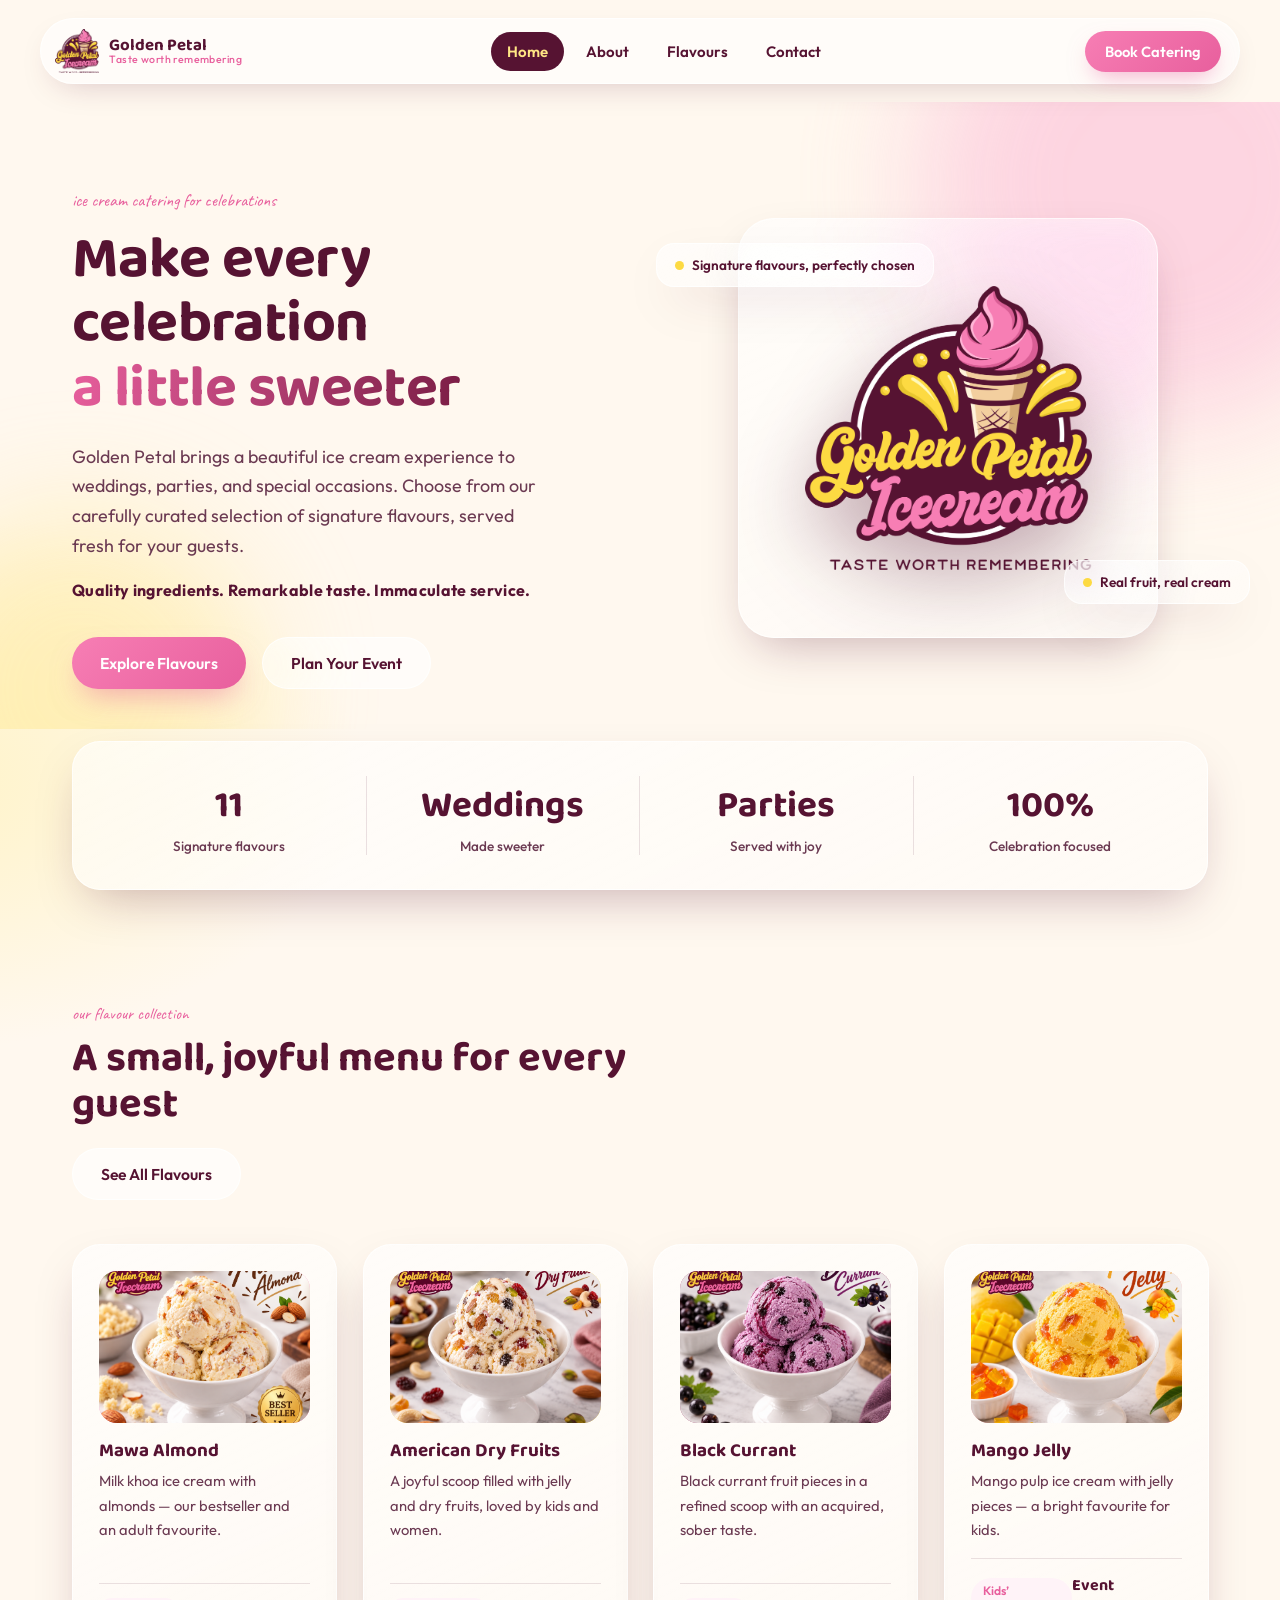
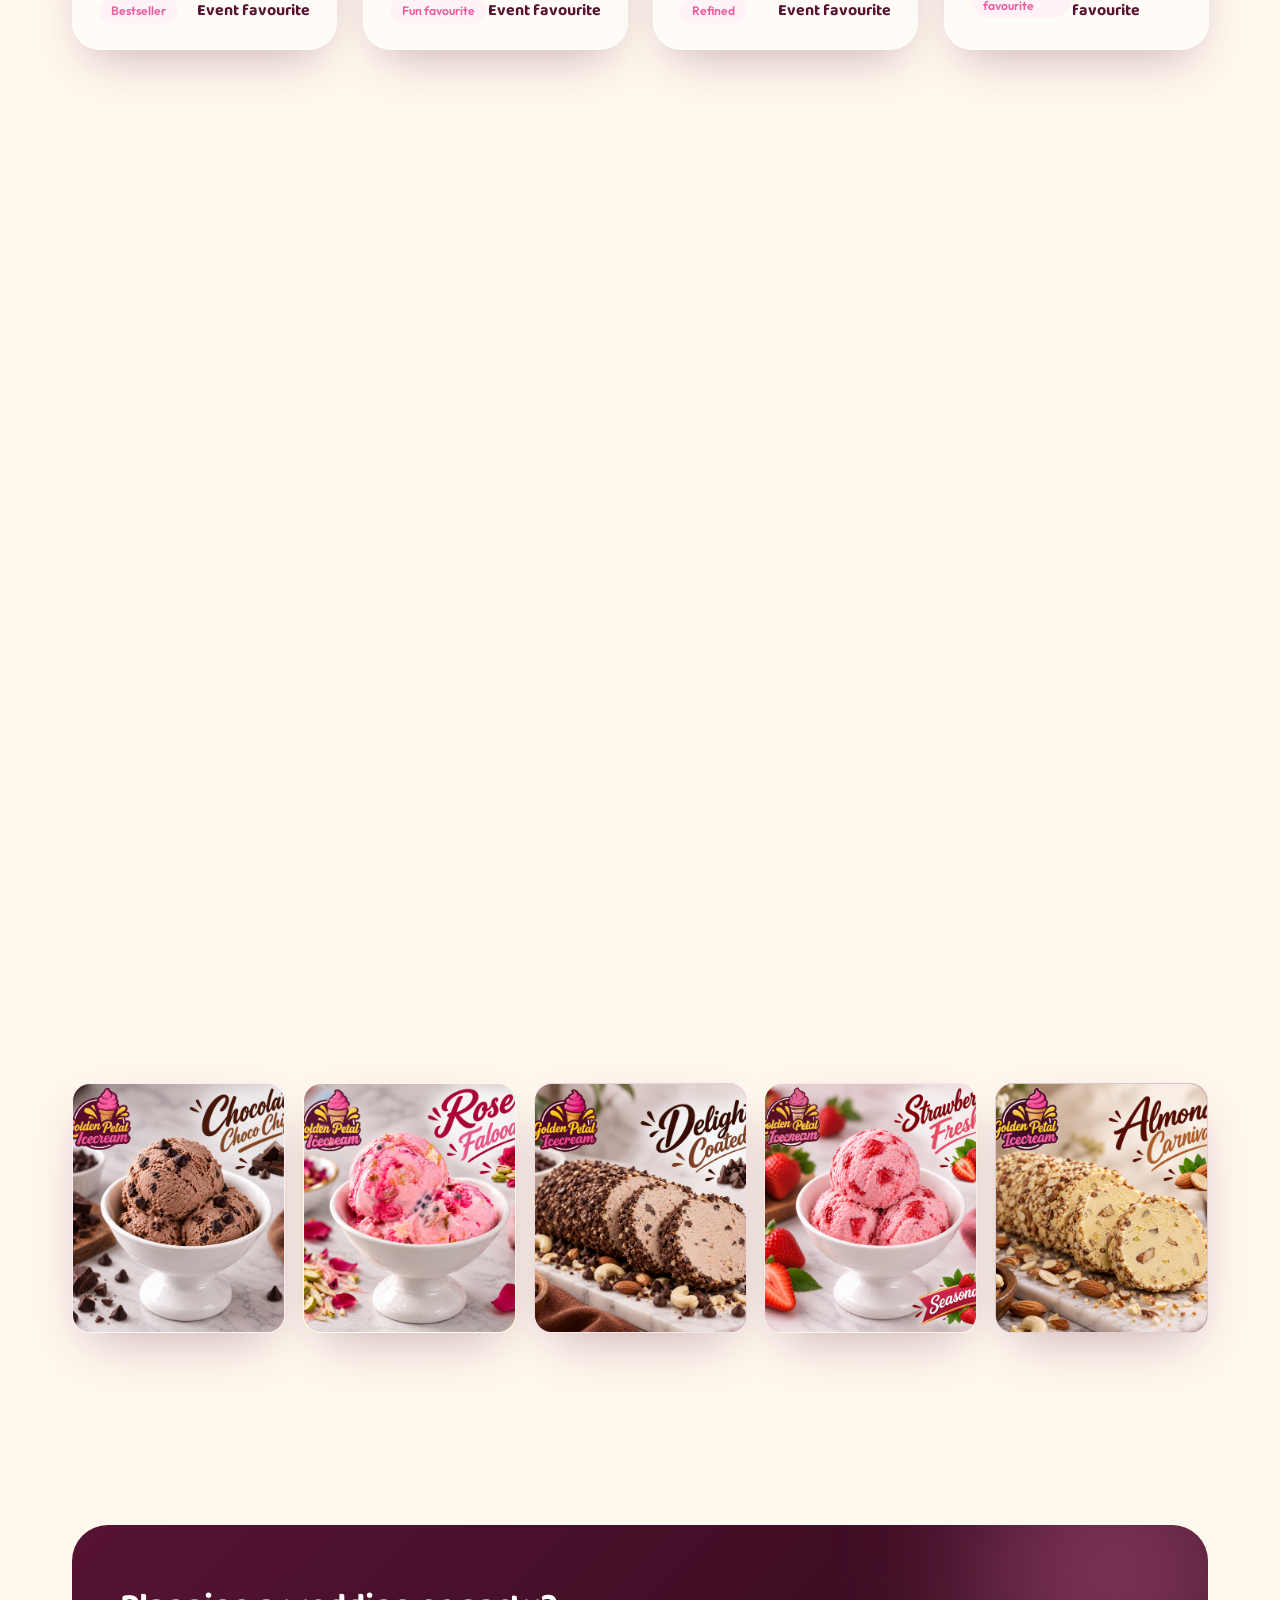
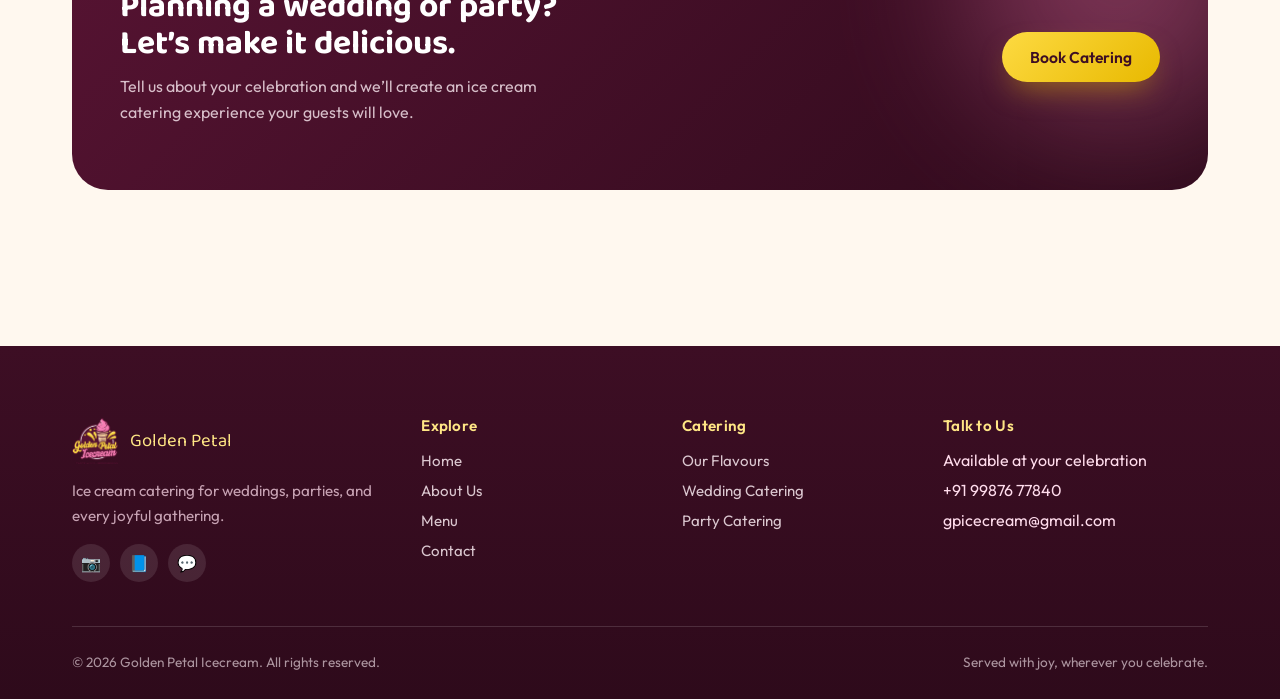
==== index.html @ ef47a554 "initial commit" ====
<!doctype html>
<html lang="en">
  <head>
    <meta charset="UTF-8" />
    <meta name="viewport" content="width=device-width, initial-scale=1.0" />
    <title>Golden Petal Icecream — Taste Worth Remembering</title>
    <meta
      name="description"
      content="Ice cream catering for weddings, parties, and joyful celebrations — made with real fruit and fresh cream."
    />
    <link rel="icon" href="assets/logo.png" />
    <link rel="stylesheet" href="css/style.css" />
    <link rel="stylesheet" href="css/home.css" />
  </head>
  <body class="page-fade">
    <header class="site-header">
      <nav class="nav-glass">
        <a href="index.html" class="nav-brand">
          <img src="assets/logo.png" alt="Golden Petal Icecream logo" />
          <span class="brand-name"
            >Golden Petal<span>Taste worth remembering</span></span
          >
        </a>
        <ul class="nav-links">
          <li><a href="index.html">Home</a></li>
          <li><a href="about.html">About</a></li>
          <li><a href="menu.html">Flavours</a></li>
          <li><a href="contact.html">Contact</a></li>
        </ul>
        <a href="contact.html" class="nav-cta">Book Catering</a>
        <button
          class="nav-toggle"
          aria-label="Toggle menu"
          aria-expanded="false"
        >
          <span></span><span></span><span></span>
        </button>
      </nav>
    </header>

    <main>
      <!-- HERO -->
      <section class="hero">
        <span class="blob blob-1"></span>
        <span class="blob blob-2"></span>
        <div class="wrap hero-grid">
          <div class="hero-copy">
            <p class="eyebrow-tag">ice cream catering for celebrations</p>
            <h1>Make every celebration<br /><em>a little sweeter</em></h1>
            <p>
              Golden Petal brings a beautiful ice cream experience to weddings,
              parties, and special occasions. Choose from our carefully curated
              selection of signature flavours, served fresh for your guests.
            </p>
            <p class="hero-promise">
              Quality ingredients. Remarkable taste. Immaculate service.
            </p>
            <div class="hero-actions">
              <a href="menu.html" class="btn btn-primary">Explore Flavours</a>
              <a href="contact.html" class="btn btn-ghost">Plan Your Event</a>
            </div>
          </div>
          <div class="hero-visual">
            <div class="glass-card hero-glass-frame">
              <img
                class="hero-logo"
                src="assets/logo.png"
                alt="Golden Petal Icecream — swirl cone illustration"
              />
            </div>
            <div class="glass-card hero-chip c1">
              <span class="dot"></span>Signature flavours, perfectly chosen
            </div>
            <div class="glass-card hero-chip c2">
              <span class="dot"></span>Real fruit, real cream
            </div>
          </div>
        </div>
      </section>

      <!-- STATS -->
      <section class="stats-strip">
        <div class="wrap">
          <div class="glass-card stats-bar reveal">
            <div class="stat">
              <strong>11</strong>
              <span>Signature flavours</span>
            </div>
            <div class="stat">
              <strong>Weddings</strong>
              <span>Made sweeter</span>
            </div>
            <div class="stat">
              <strong>Parties</strong>
              <span>Served with joy</span>
            </div>
            <div class="stat">
              <strong>100%</strong>
              <span>Celebration focused</span>
            </div>
          </div>
        </div>
      </section>

      <!-- FEATURED FLAVORS -->
      <section class="flavors">
        <div class="wrap">
          <div class="flavor-row section-head reveal" style="margin-bottom: 0">
            <div>
              <p class="eyebrow-tag">our flavour collection</p>
              <h2>A small, joyful menu for every guest</h2>
            </div>
            <a href="menu.html" class="btn btn-ghost">See All Flavours</a>
          </div>

          <div class="flavor-grid">
            <div class="glass-card flavor-card reveal" data-tilt>
              <div
                class="flavor-swatch"
                style="background: linear-gradient(150deg, #fbaad0, #f77eb4)"
              >
                <img src="/assets/scoops/mawaAlmond.png" alt="" />
              </div>
              <h3>Mawa Almond</h3>
              <p>
                Milk khoa ice cream with almonds — our bestseller and an adult
                favourite.
              </p>
              <div class="flavor-meta">
                <span class="flavor-tag">Bestseller</span>
                <span class="flavor-price">Event favourite</span>
              </div>
            </div>

            <div class="glass-card flavor-card reveal" data-tilt>
              <div
                class="flavor-swatch"
                style="background: linear-gradient(150deg, #ffe685, #fdda42)"
              >
                <img src="/assets/scoops/americanDryFruits.png" alt="" />
              </div>
              <h3>American Dry Fruits</h3>
              <p>
                A joyful scoop filled with jelly and dry fruits, loved by kids
                and women.
              </p>
              <div class="flavor-meta">
                <span class="flavor-tag">Fun favourite</span>
                <span class="flavor-price">Event favourite</span>
              </div>
            </div>

            <div class="glass-card flavor-card reveal" data-tilt>
              <div
                class="flavor-swatch"
                style="background: linear-gradient(150deg, #a63464, #7a1d45)"
              >
                <img src="/assets/scoops/blackCurrant.png" alt="" />
              </div>
              <h3>Black Currant</h3>
              <p>
                Black currant fruit pieces in a refined scoop with an acquired,
                sober taste.
              </p>
              <div class="flavor-meta">
                <span class="flavor-tag">Refined</span>
                <span class="flavor-price">Event favourite</span>
              </div>
            </div>

            <div class="glass-card flavor-card reveal" data-tilt>
              <div
                class="flavor-swatch"
                style="background: linear-gradient(150deg, #ffdca8, #f77eb4)"
              >
                <img src="/assets/scoops/mangoJelly.png" alt="" />
              </div>
              <h3>Mango Jelly</h3>
              <p>
                Mango pulp ice cream with jelly pieces — a bright favourite for
                kids.
              </p>
              <div class="flavor-meta">
                <span class="flavor-tag">Kids’ favourite</span>
                <span class="flavor-price">Event favourite</span>
              </div>
            </div>
          </div>
        </div>
      </section>

      <!-- ABOUT TEASER -->
      <section class="about-teaser-section">
        <div class="wrap about-teaser">
          <div class="glass-card teaser-visual reveal" data-tilt>
            <div class="stack">
              <span>
                <img src="/assets/bg.png" alt="" />
              </span>
            </div>
            <div class="glass-card teaser-badge">
              <strong>100%</strong>
              <span>real ingredients</span>
            </div>
          </div>
          <div class="about-copy reveal">
            <p class="eyebrow-tag">our story</p>
            <h2>More than ice cream — a sweet moment your guests remember</h2>
            <p>
              We create an easy, delightful dessert experience for your biggest
              moments. From an intimate birthday to a grand wedding, our team
              serves thoughtfully made ice cream so you can enjoy the
              celebration.
            </p>
            <ul class="about-points">
              <li>
                <span class="ico">✓</span> A curated selection of signature
                flavours loved by every age
              </li>
              <li>
                <span class="ico">✓</span> Friendly service for weddings,
                parties, and corporate celebrations
              </li>
              <li>
                <span class="ico">✓</span> Real ingredients and a setup tailored
                to your event
              </li>
            </ul>
            <a href="contact.html" class="btn btn-primary"
              >Enquire About Catering</a
            >
          </div>
        </div>
      </section>

      <!-- GALLERY -->
      <section class="gallery">
        <div class="wrap">
          <div class="section-head reveal">
            <p class="eyebrow-tag">made for moments</p>
            <h2>Sweet celebrations, beautifully served</h2>
          </div>
          <div class="gallery-track">
            <div
              class="glass-card gallery-item reveal"
              style="background: linear-gradient(150deg, #ffdcec, #fbaad0)"
            >
              <img src="/assets/scoops/chocoChips.png" alt="" />
            </div>
            <div
              class="glass-card gallery-item reveal"
              style="background: linear-gradient(150deg, #fff3c4, #ffe685)"
            >
              <img src="/assets/scoops/roseFalooda.png" alt="" />
            </div>
            <div
              class="glass-card gallery-item reveal"
              style="background: linear-gradient(150deg, #fbaad0, #a63464)"
            >
              <img src="/assets/roll slices/delightCoated.png" alt="" />
            </div>
            <div
              class="glass-card gallery-item reveal"
              style="background: linear-gradient(150deg, #ffe685, #f77eb4)"
            >
              <img src="/assets/scoops/strawberryFresh.png" alt="" />
            </div>
            <div
              class="glass-card gallery-item reveal"
              style="background: linear-gradient(150deg, #a63464, #561332)"
            >
              <img src="/assets/roll slices/almondCarnival.png" alt="" />
            </div>
          </div>
        </div>
      </section>

      <!-- CTA BANNER -->
      <section class="cta-section">
        <div class="wrap">
          <div class="cta-banner reveal">
            <div>
              <h2>Planning a wedding or party? Let’s make it delicious.</h2>
              <p>
                Tell us about your celebration and we’ll create an ice cream
                catering experience your guests will love.
              </p>
            </div>
            <a href="contact.html" class="btn btn-gold">Book Catering</a>
          </div>
        </div>
      </section>
    </main>

    <footer class="site-footer">
      <div class="wrap">
        <div class="footer-grid">
          <div>
            <div class="footer-brand">
              <img src="assets/logo.png" alt="Golden Petal Icecream logo" />
              <span>Golden Petal</span>
            </div>
            <p>
              Ice cream catering for weddings, parties, and every joyful
              gathering.
            </p>
            <div class="footer-social">
              <a href="#" aria-label="Instagram">📷</a>
              <a href="#" aria-label="Facebook">📘</a>
              <a href="#" aria-label="WhatsApp">💬</a>
            </div>
          </div>
          <div>
            <h4>Explore</h4>
            <ul class="footer-links">
              <li><a href="index.html">Home</a></li>
              <li><a href="about.html">About Us</a></li>
              <li><a href="menu.html">Menu</a></li>
              <li><a href="contact.html">Contact</a></li>
            </ul>
          </div>
          <div>
            <h4>Catering</h4>
            <ul class="footer-links">
              <li><a href="menu.html">Our Flavours</a></li>
              <li><a href="contact.html">Wedding Catering</a></li>
              <li><a href="contact.html">Party Catering</a></li>
            </ul>
          </div>
          <div>
            <h4>Talk to Us</h4>
            <ul class="footer-links">
              <li>Available at your celebration</li>
              <li>+91 99876 77840</li>
              <li>gpicecream@gmail.com</li>
            </ul>
          </div>
        </div>
        <div class="footer-bottom">
          <span>© 2026 Golden Petal Icecream. All rights reserved.</span>
          <span>Served with joy, wherever you celebrate.</span>
        </div>
      </div>
    </footer>

    <button class="to-top glass-card" aria-label="Back to top">↑</button>

    <script src="js/main.js"></script>
  </body>
</html>
---- css/style.css ----
/* =========================================================
   GOLDEN PETAL ICECREAM — global styles
   Tokens, reset, nav, footer, buttons, glass primitives
   ========================================================= */

@import url('https://fonts.googleapis.com/css2?family=Baloo+2:wght@500;600;700;800&family=Outfit:wght@300;400;500;600;700&family=Caveat:wght@600;700&display=swap');

:root{
  /* --- brand palette, lifted from the logo --- */
  --maroon-950:#2E0A1B;
  --maroon-900:#3D0E24;
  --maroon-800:#561332;   /* primary brand dark */
  --maroon-600:#7A1D45;
  --maroon-400:#A63464;

  --pink-600:#E85F9D;
  --pink-500:#F77EB4;     /* primary brand pink */
  --pink-300:#FBAAD0;
  --pink-100:#FFDCEC;
  --pink-50:#FFF3F8;

  --gold-600:#E8B900;
  --gold-500:#FDDA42;     /* primary brand gold */
  --gold-300:#FFE685;
  --gold-100:#FFF3C4;

  --cream:#FFF8EF;
  --cream-2:#FEF0DD;
  --white:#FFFFFF;
  --ink:#3A0E22;          /* warm near-black for text */
  --ink-soft:#6B3A52;

  /* glass */
  --glass-fill: rgba(255,255,255,0.42);
  --glass-fill-strong: rgba(255,255,255,0.62);
  --glass-border: rgba(255,255,255,0.75);
  --glass-shadow: 0 20px 50px -18px rgba(86,19,50,0.35);

  /* type */
  --font-display:'Baloo 2', system-ui, sans-serif;
  --font-body:'Outfit', system-ui, sans-serif;
  --font-script:'Caveat', cursive;

  /* layout */
  --maxw: 1200px;
  --radius-lg: 28px;
  --radius-md: 18px;
  --radius-sm: 12px;
}

*,*::before,*::after{ box-sizing:border-box; }
html{ scroll-behavior:smooth; }

body{
  margin:0;
  font-family:var(--font-body);
  color:var(--ink);
  background:
    radial-gradient(1100px 600px at 90% -10%, var(--pink-50) 0%, transparent 60%),
    radial-gradient(900px 500px at -10% 20%, var(--gold-100) 0%, transparent 55%),
    var(--cream);
  min-height:100vh;
  overflow-x:hidden;
  -webkit-font-smoothing:antialiased;
}

img{ max-width:100%; display:block; }
a{ color:inherit; text-decoration:none; }
ul{ list-style:none; margin:0; padding:0; }
h1,h2,h3,h4{ font-family:var(--font-display); margin:0; color:var(--maroon-800); font-weight:700; line-height:1.1; }
p{ margin:0; line-height:1.65; color:var(--ink-soft); }
button{ font-family:inherit; cursor:pointer; }

.wrap{ max-width:var(--maxw); margin:0 auto; padding:0 32px; }
.script{ font-family:var(--font-script); }

/* reduced motion */
@media (prefers-reduced-motion: reduce){
  *{ animation-duration:0.001ms !important; animation-iteration-count:1 !important; transition-duration:0.001ms !important; scroll-behavior:auto !important; }
}

/* focus visibility */
a:focus-visible, button:focus-visible, input:focus-visible, textarea:focus-visible{
  outline:3px solid var(--maroon-600);
  outline-offset:3px;
  border-radius:6px;
}

/* =========================================================
   NAV
   ========================================================= */
.site-header{
  position:sticky; top:0; z-index:100;
  padding:18px 0;
}
.nav-glass{
  max-width:var(--maxw);
  margin:0 auto;
  display:flex; align-items:center; justify-content:space-between;
  gap:24px;
  padding:10px 18px 10px 14px;
  background:var(--glass-fill-strong);
  backdrop-filter:blur(18px) saturate(160%);
  -webkit-backdrop-filter:blur(18px) saturate(160%);
  border:1px solid var(--glass-border);
  border-radius:100px;
  box-shadow:0 12px 34px -16px rgba(86,19,50,0.28);
  transition:box-shadow .3s ease, background .3s ease;
}
.nav-brand{ display:flex; align-items:center; gap:10px; }
.nav-brand img{ height:44px; width:auto; }
.nav-brand .brand-name{
  font-family:var(--font-display);
  font-weight:700;
  font-size:1.05rem;
  color:var(--maroon-800);
  line-height:1.05;
}
.nav-brand .brand-name span{
  display:block;
  font-family:var(--font-body);
  font-weight:500;
  font-size:.66rem;
  letter-spacing:.04em;
  color:var(--pink-600);
}

.nav-links{ display:flex; align-items:center; gap:6px; }
.nav-links a{
  position:relative;
  padding:10px 16px;
  border-radius:100px;
  font-weight:600;
  font-size:.94rem;
  color:var(--maroon-800);
  transition:background .25s ease, color .25s ease;
}
.nav-links a:hover{ background:rgba(255,255,255,0.6); }
.nav-links a.active{ background:var(--maroon-800); color:var(--gold-300); }

.nav-cta{
  display:inline-flex; align-items:center; gap:8px;
  padding:11px 20px;
  border-radius:100px;
  background:linear-gradient(135deg, var(--pink-500), var(--pink-600));
  color:var(--white);
  font-weight:600; font-size:.92rem;
  border:none;
  box-shadow:0 10px 24px -8px rgba(232,95,157,0.55);
  transition:transform .25s ease, box-shadow .25s ease;
  white-space:nowrap;
}
.nav-cta:hover{ transform:translateY(-2px); box-shadow:0 14px 28px -8px rgba(232,95,157,0.65); }

.nav-toggle{
  display:none;
  width:42px; height:42px;
  border-radius:50%;
  border:1px solid var(--glass-border);
  background:var(--glass-fill);
  align-items:center; justify-content:center;
  flex-direction:column; gap:4px;
}
.nav-toggle span{ width:18px; height:2px; background:var(--maroon-800); border-radius:2px; transition:.25s; }

@media (max-width:880px){
  .nav-links{
    position:absolute; top:calc(100% + 10px); left:16px; right:16px;
    flex-direction:column; align-items:stretch;
    background:var(--glass-fill-strong);
    backdrop-filter:blur(18px);
    border:1px solid var(--glass-border);
    border-radius:22px;
    padding:10px;
    box-shadow:var(--glass-shadow);
    display:none;
  }
  .nav-links.open{ display:flex; }
  .nav-links a{ text-align:center; padding:12px; }
  .nav-toggle{ display:flex; }
  .nav-cta{ display:none; }
}

/* =========================================================
   GLASS CARD PRIMITIVE (3D tilt)
   ========================================================= */
.glass-card{
  position:relative;
  background:linear-gradient(155deg, var(--glass-fill-strong), var(--glass-fill));
  backdrop-filter:blur(16px) saturate(160%);
  -webkit-backdrop-filter:blur(16px) saturate(160%);
  border:1px solid var(--glass-border);
  border-radius:var(--radius-lg);
  box-shadow:var(--glass-shadow);
  transform-style:preserve-3d;
  will-change:transform;
  transition:transform .12s ease-out, box-shadow .35s ease;
  overflow:hidden;
}
.glass-card::before{
  /* moving glare */
  content:"";
  position:absolute; inset:0;
  background:radial-gradient(320px circle at var(--mx,50%) var(--my,20%), rgba(255,255,255,0.55), transparent 60%);
  opacity:0; transition:opacity .3s ease;
  pointer-events:none;
}
.glass-card:hover::before{ opacity:1; }
.glass-card:hover{ box-shadow:0 30px 60px -20px rgba(86,19,50,0.42); }
.glass-card > *{ position:relative; z-index:1; }

/* =========================================================
   BUTTONS
   ========================================================= */
.btn{
  display:inline-flex; align-items:center; justify-content:center; gap:10px;
  padding:15px 28px;
  border-radius:100px;
  font-weight:600; font-size:.98rem;
  border:none;
  transition:transform .25s ease, box-shadow .25s ease, background .25s ease;
}
.btn-primary{
  background:linear-gradient(135deg, var(--pink-500), var(--pink-600));
  color:var(--white);
  box-shadow:0 14px 30px -10px rgba(232,95,157,0.55);
}
.btn-primary:hover{ transform:translateY(-3px); box-shadow:0 18px 36px -10px rgba(232,95,157,0.65); }
.btn-ghost{
  background:var(--glass-fill-strong);
  backdrop-filter:blur(10px);
  color:var(--maroon-800);
  border:1px solid var(--glass-border);
}
.btn-ghost:hover{ background:var(--white); transform:translateY(-3px); }
.btn-gold{
  background:linear-gradient(135deg, var(--gold-500), var(--gold-600));
  color:var(--maroon-900);
  box-shadow:0 14px 30px -10px rgba(232,185,0,0.5);
}
.btn-gold:hover{ transform:translateY(-3px); }

/* =========================================================
   SECTION HELPERS
   ========================================================= */
section{ padding:96px 0; position:relative; }
.eyebrow-tag{
  display:inline-flex; align-items:center; gap:8px;
  font-family:var(--font-script);
  font-size:1.4rem;
  color:var(--pink-600);
}
.section-head{ max-width:640px; margin-bottom:52px; }
.section-head h2{ font-size:clamp(1.8rem, 3.4vw, 2.6rem); margin-top:8px; }
.section-head p{ margin-top:14px; font-size:1.05rem; }

.reveal{ opacity:0; transform:translateY(28px); transition:opacity .7s ease, transform .7s ease; }
.reveal.in{ opacity:1; transform:translateY(0); }

/* blobs / decorative shapes */
.blob{ position:absolute; border-radius:50%; filter:blur(60px); z-index:0; pointer-events:none; }

/* =========================================================
   FOOTER
   ========================================================= */
.site-footer{
  margin-top:60px;
  background:linear-gradient(180deg, var(--maroon-900), var(--maroon-950));
  color:var(--pink-100);
  padding:72px 0 28px;
  position:relative;
  overflow:hidden;
}
.footer-grid{
  display:grid;
  grid-template-columns:1.4fr 1fr 1fr 1.2fr;
  gap:40px;
  padding-bottom:44px;
  border-bottom:1px solid rgba(255,255,255,0.14);
}
.footer-brand{ display:flex; align-items:center; gap:12px; margin-bottom:14px; }
.footer-brand img{ height:46px; }
.footer-brand span{ font-family:var(--font-display); font-size:1.15rem; color:var(--gold-300); }
.site-footer p{ color:rgba(255,220,236,0.72); font-size:.95rem; }
.site-footer h4{ color:var(--gold-300); font-size:.95rem; letter-spacing:.02em; margin-bottom:16px; font-family:var(--font-body); font-weight:600;}
.footer-links li{ margin-bottom:10px; }
.footer-links a{ color:rgba(255,240,246,0.82); font-size:.94rem; transition:color .2s; }
.footer-links a:hover{ color:var(--gold-300); }
.footer-social{ display:flex; gap:10px; margin-top:16px; }
.footer-social a{
  width:38px; height:38px; border-radius:50%;
  display:flex; align-items:center; justify-content:center;
  background:rgba(255,255,255,0.1);
  transition:background .2s, transform .2s;
}
.footer-social a:hover{ background:var(--pink-500); transform:translateY(-3px); }
.footer-bottom{
  display:flex; justify-content:space-between; align-items:center;
  padding-top:26px; font-size:.85rem; color:rgba(255,240,246,0.6);
  flex-wrap:wrap; gap:10px;
}

@media (max-width:900px){
  .footer-grid{ grid-template-columns:1fr 1fr; }
}
@media (max-width:560px){
  .footer-grid{ grid-template-columns:1fr; }
  section{ padding:64px 0; }
  .wrap{ padding:0 20px; }
}

/* scroll to top */
.to-top{
  position:fixed; right:24px; bottom:24px; z-index:90;
  width:48px; height:48px; border-radius:50%;
  background:var(--glass-fill-strong);
  backdrop-filter:blur(14px);
  border:1px solid var(--glass-border);
  box-shadow:var(--glass-shadow);
  display:flex; align-items:center; justify-content:center;
  color:var(--maroon-800);
  opacity:0; pointer-events:none; transform:translateY(10px);
  transition:opacity .3s ease, transform .3s ease;
}
.to-top.show{ opacity:1; pointer-events:auto; transform:translateY(0); }

/* page load fade */
.page-fade{ animation:pageFade .6s ease both; }
@keyframes pageFade{ from{ opacity:0; transform:translateY(10px); } to{ opacity:1; transform:translateY(0); } }
---- css/home.css ----
/* =========================================================
   HOME PAGE
   ========================================================= */

/* ---------- HERO ---------- */
.hero{
  padding:64px 0 40px;
  position:relative;
  overflow:hidden;
}
.hero .blob-1{ width:480px; height:480px; background:var(--pink-300); opacity:.45; top:-160px; right:-120px; }
.hero .blob-2{ width:360px; height:360px; background:var(--gold-300); opacity:.4; bottom:-140px; left:-100px; }

.hero-grid{
  position:relative; z-index:2;
  display:grid;
  grid-template-columns:1.05fr 0.95fr;
  align-items:center;
  gap:40px;
}
.hero-copy .eyebrow-tag{ margin-bottom:6px; }
.hero-copy h1{
  font-size:clamp(2.3rem, 4.6vw, 3.7rem);
  margin-top:6px;
  letter-spacing:-.01em;
}
.hero-copy h1 em{
  font-style:normal;
  background:linear-gradient(100deg, var(--pink-600), var(--maroon-600));
  -webkit-background-clip:text; background-clip:text; color:transparent;
}
.hero-copy p{ margin-top:20px; font-size:1.12rem; max-width:480px; }
.hero-copy .hero-promise{ margin-top:17px; color:var(--maroon-800); font-weight:700; font-size:1rem; letter-spacing:.02em; }
.hero-actions{ display:flex; gap:16px; margin-top:34px; flex-wrap:wrap; }

.hero-visual{
  position:relative;
  display:flex; align-items:center; justify-content:center;
  perspective:1200px;
}
.hero-glass-frame{
  width:100%; max-width:420px;
  aspect-ratio:1/1;
  padding:34px;
  display:flex; align-items:center; justify-content:center;
  border-radius:36px;
  overflow:hidden;
  animation:heroGlow 4.5s ease-in-out infinite;
}
.hero-glass-frame::before{
  content:""; position:absolute; inset:12px; border-radius:28px;
  background:radial-gradient(circle at 50% 35%, rgba(255,255,255,.9), transparent 56%);
  pointer-events:none;
}
.hero-glass-frame img{ width:82%; position:relative; z-index:1; filter:drop-shadow(0 30px 40px rgba(86,19,50,0.35)); }
@keyframes heroGlow{ 0%,100%{ box-shadow:0 18px 44px rgba(86,19,50,.16); } 50%{ box-shadow:0 25px 65px rgba(247,126,180,.38), 0 0 0 10px rgba(255,255,255,.18); } }
@keyframes floatY{ 0%,100%{ transform:translateY(0) rotate(-1.5deg); } 50%{ transform:translateY(-16px) rotate(1.5deg); } }

.hero-chip{
  position:absolute;
  padding:12px 18px;
  border-radius:18px;
  font-size:.85rem; font-weight:600; color:var(--maroon-800);
  display:flex; align-items:center; gap:8px;
  animation:floatY 5s ease-in-out infinite;
}
.hero-chip.c1{ top:6%; left:-6%; animation-delay:.4s; }
.hero-chip.c2{ bottom:8%; right:-8%; animation-delay:1s; }
.hero-chip .dot{ width:9px; height:9px; border-radius:50%; background:var(--gold-500); }

@media (max-width:920px){
  .hero-grid{ grid-template-columns:1fr; text-align:center; }
  .hero-copy p{ margin-inline:auto; }
  .hero-actions{ justify-content:center; }
  .hero-chip{ display:none; }
}

/* ---------- STATS STRIP ---------- */
.stats-strip{
  padding:0;
  margin-top:12px;
}
.stats-bar{
  display:grid; grid-template-columns:repeat(4,1fr);
  padding:34px 20px;
  border-radius:var(--radius-lg);
}
.stat{ text-align:center; padding:0 12px; border-right:1px solid rgba(86,19,50,0.12); }
.stat:last-child{ border-right:none; }
.stat strong{
  display:block; font-family:var(--font-display); font-size:clamp(1.6rem,3vw,2.3rem);
  color:var(--maroon-800);
}
.stat span{ font-size:.85rem; color:var(--ink-soft); font-weight:500; }

@media (max-width:700px){
  .stats-bar{ grid-template-columns:repeat(2,1fr); row-gap:24px; }
  .stat:nth-child(2){ border-right:none; }
}

/* ---------- FLAVOR CARDS ---------- */
.flavor-row{
  display:flex; align-items:flex-end; justify-content:space-between; gap:20px; flex-wrap:wrap;
}
.flavor-grid{
  margin-top:44px;
  display:grid;
  grid-template-columns:repeat(4, 1fr);
  gap:26px;
}
.flavor-card{
  padding:26px;
  display:flex; flex-direction:column;
  min-height:300px;
}
.flavor-swatch{
  width:100%; aspect-ratio:1/0.72;
  border-radius:var(--radius-md);
  display:flex; align-items:center; justify-content:center;
  font-size:3rem;
  margin-bottom:18px;
  box-shadow:inset 0 2px 6px rgba(255,255,255,0.5);
  overflow:hidden;
}
.flavor-swatch img{
  width:100%; height:100%; object-fit:cover; object-position:center;
}
.flavor-card h3{ font-size:1.18rem; }
.flavor-card p{ font-size:.92rem; margin-top:8px; flex:1; }
.flavor-meta{
  display:flex; align-items:center; justify-content:space-between;
  margin-top:16px; padding-top:14px; border-top:1px solid rgba(86,19,50,0.12);
}
.flavor-tag{ font-size:.76rem; font-weight:600; color:var(--pink-600); background:var(--pink-50); padding:5px 12px; border-radius:100px; }
.flavor-price{ font-family:var(--font-display); color:var(--maroon-800); font-weight:700; }

@media (max-width:980px){ .flavor-grid{ grid-template-columns:repeat(2,1fr); } }
@media (max-width:560px){ .flavor-grid{ grid-template-columns:1fr; } }

/* ---------- ABOUT TEASER ---------- */
.about-teaser{
  display:grid; grid-template-columns:0.9fr 1.1fr; gap:60px; align-items:center;
}
.teaser-visual{
  padding:20px;
  border-radius:var(--radius-lg);
  position:relative;
}
.teaser-visual .stack{
  position:relative;
  border-radius:var(--radius-md);
  overflow:hidden;
  aspect-ratio:4/3.2;
  background:linear-gradient(135deg, var(--pink-300), var(--gold-300));
  display:flex; align-items:center; justify-content:center;
}
.teaser-visual .stack span{ width:100%; height:100%; display:block; font-size:5rem; }
.teaser-visual .stack img{ width:100%; height:100%; object-fit:cover; object-position:center; }
.teaser-badge{
  position:absolute; bottom:-18px; right:-18px;
  padding:16px 20px;
  border-radius:20px;
  text-align:center;
}
.teaser-badge strong{ display:block; font-family:var(--font-display); font-size:1.5rem; color:var(--maroon-800); }
.teaser-badge span{ font-size:.75rem; color:var(--ink-soft); }

.about-copy .eyebrow-tag{ margin-bottom:8px; }
.about-copy h2{ font-size:clamp(1.7rem,3vw,2.3rem); margin-top:4px; }
.about-copy p{ margin-top:18px; font-size:1.03rem; }
.about-points{ margin-top:26px; display:flex; flex-direction:column; gap:14px; }
.about-points li{ display:flex; gap:12px; align-items:flex-start; font-size:.98rem; color:var(--ink-soft); }
.about-points .ico{
  width:28px; height:28px; border-radius:50%; flex:none;
  background:var(--gold-500); display:flex; align-items:center; justify-content:center;
  font-size:.85rem; color:var(--maroon-900); font-weight:700;
}
.about-copy .btn{ margin-top:30px; }

@media (max-width:920px){
  .about-teaser{ grid-template-columns:1fr; }
  .teaser-badge{ right:12px; }
}

/* ---------- GALLERY ---------- */
.gallery-track{
  margin-top:44px;
  display:grid;
  grid-template-columns:repeat(5, 1fr);
  gap:18px;
}
.gallery-item{
  aspect-ratio:0.85/1;
  border-radius:var(--radius-md);
  display:flex; align-items:center; justify-content:center;
  font-size:2.4rem;
  transition:transform .35s ease;
  overflow:hidden;
}
.gallery-item img{ width:100%; height:100%; object-fit:cover; object-position:center; }
.gallery-item:hover{ transform:translateY(-8px) rotate(-1deg); }
@media (max-width:980px){ .gallery-track{ grid-template-columns:repeat(3,1fr);} }
@media (max-width:600px){ .gallery-track{ grid-template-columns:repeat(2,1fr);} }

/* ---------- CTA BANNER ---------- */
.cta-banner{
  padding:64px 48px;
  border-radius:36px;
  background:linear-gradient(135deg, var(--maroon-800), var(--maroon-950));
  color:var(--white);
  display:flex; align-items:center; justify-content:space-between; gap:30px;
  flex-wrap:wrap;
  position:relative;
  overflow:hidden;
}
.cta-banner::after{
  content:""; position:absolute; width:300px; height:300px; background:var(--pink-500);
  opacity:.35; filter:blur(70px); border-radius:50%; top:-100px; right:-60px;
}
.cta-banner h2{ color:var(--white); font-size:clamp(1.5rem,3vw,2.1rem); max-width:480px; position:relative; z-index:1; }
.cta-banner p{ color:rgba(255,240,246,0.78); margin-top:10px; max-width:420px; position:relative; z-index:1;}
.cta-banner .btn{ position:relative; z-index:1; }
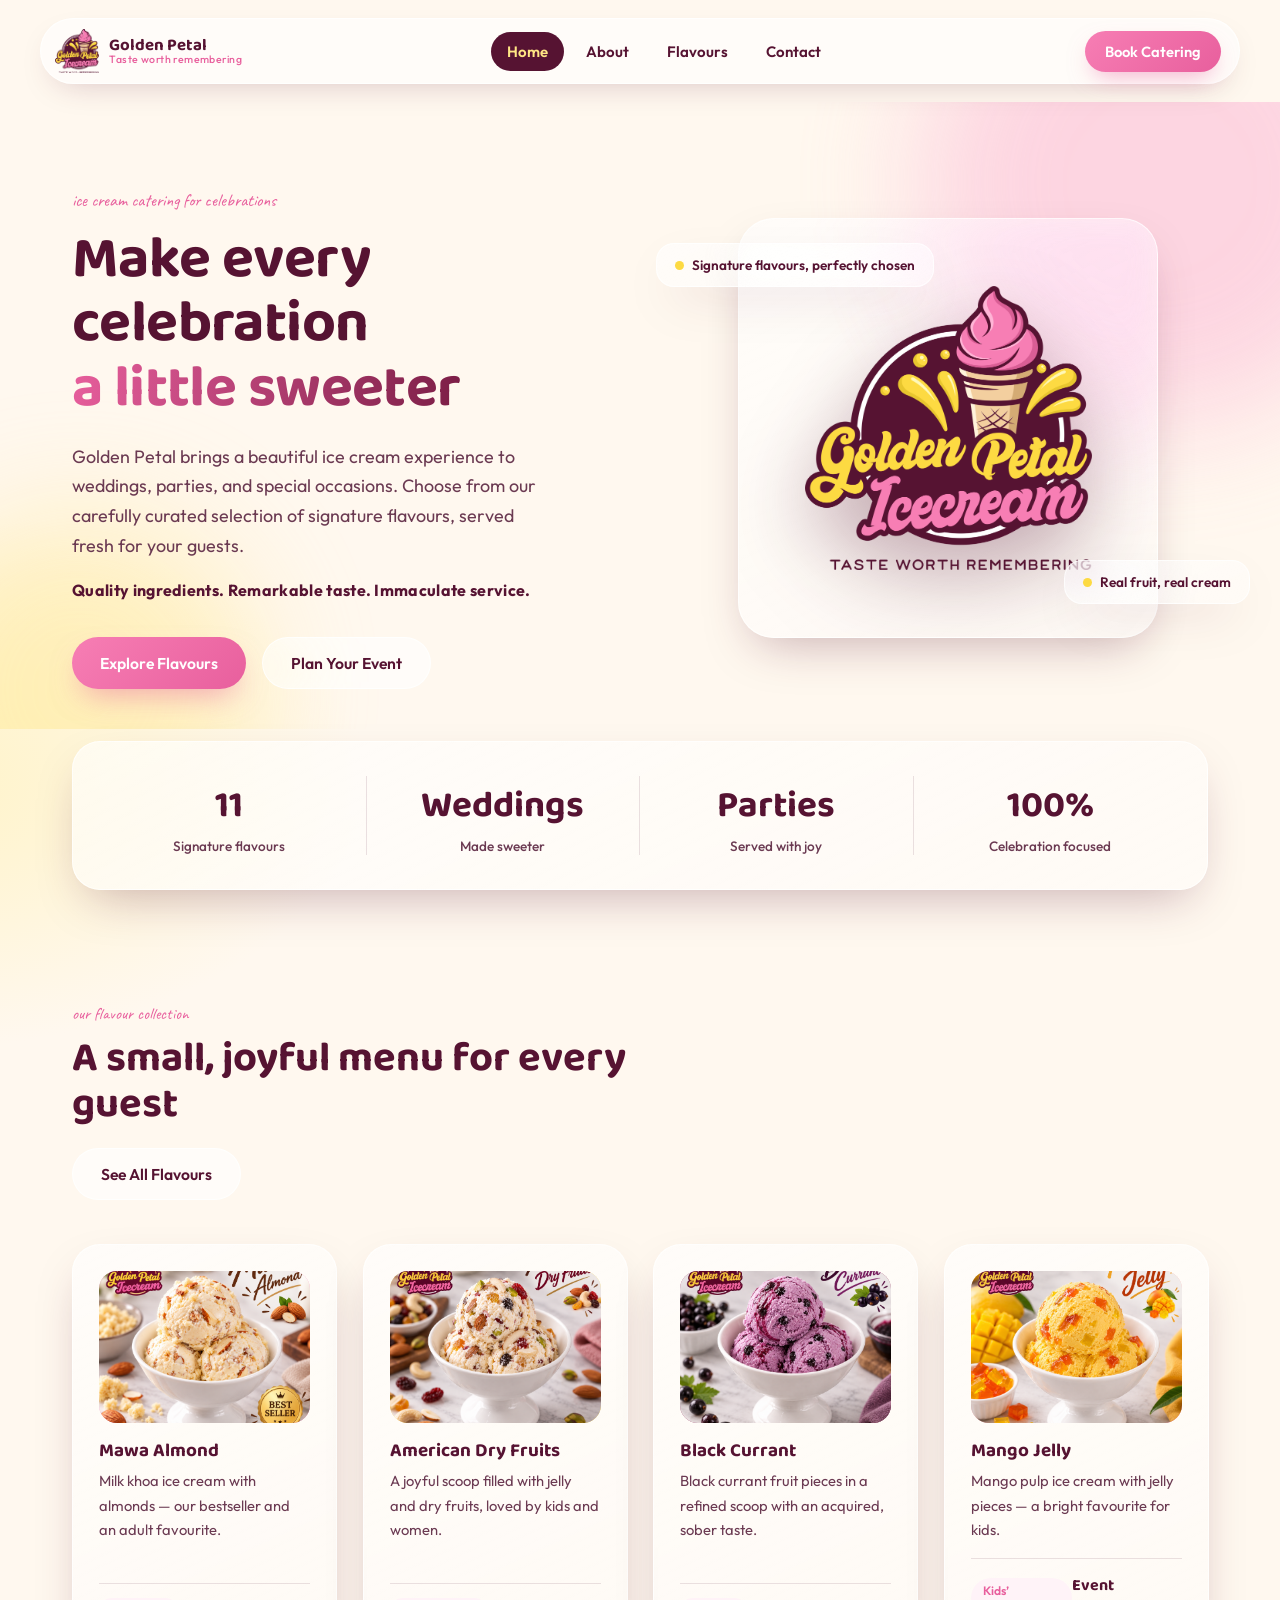
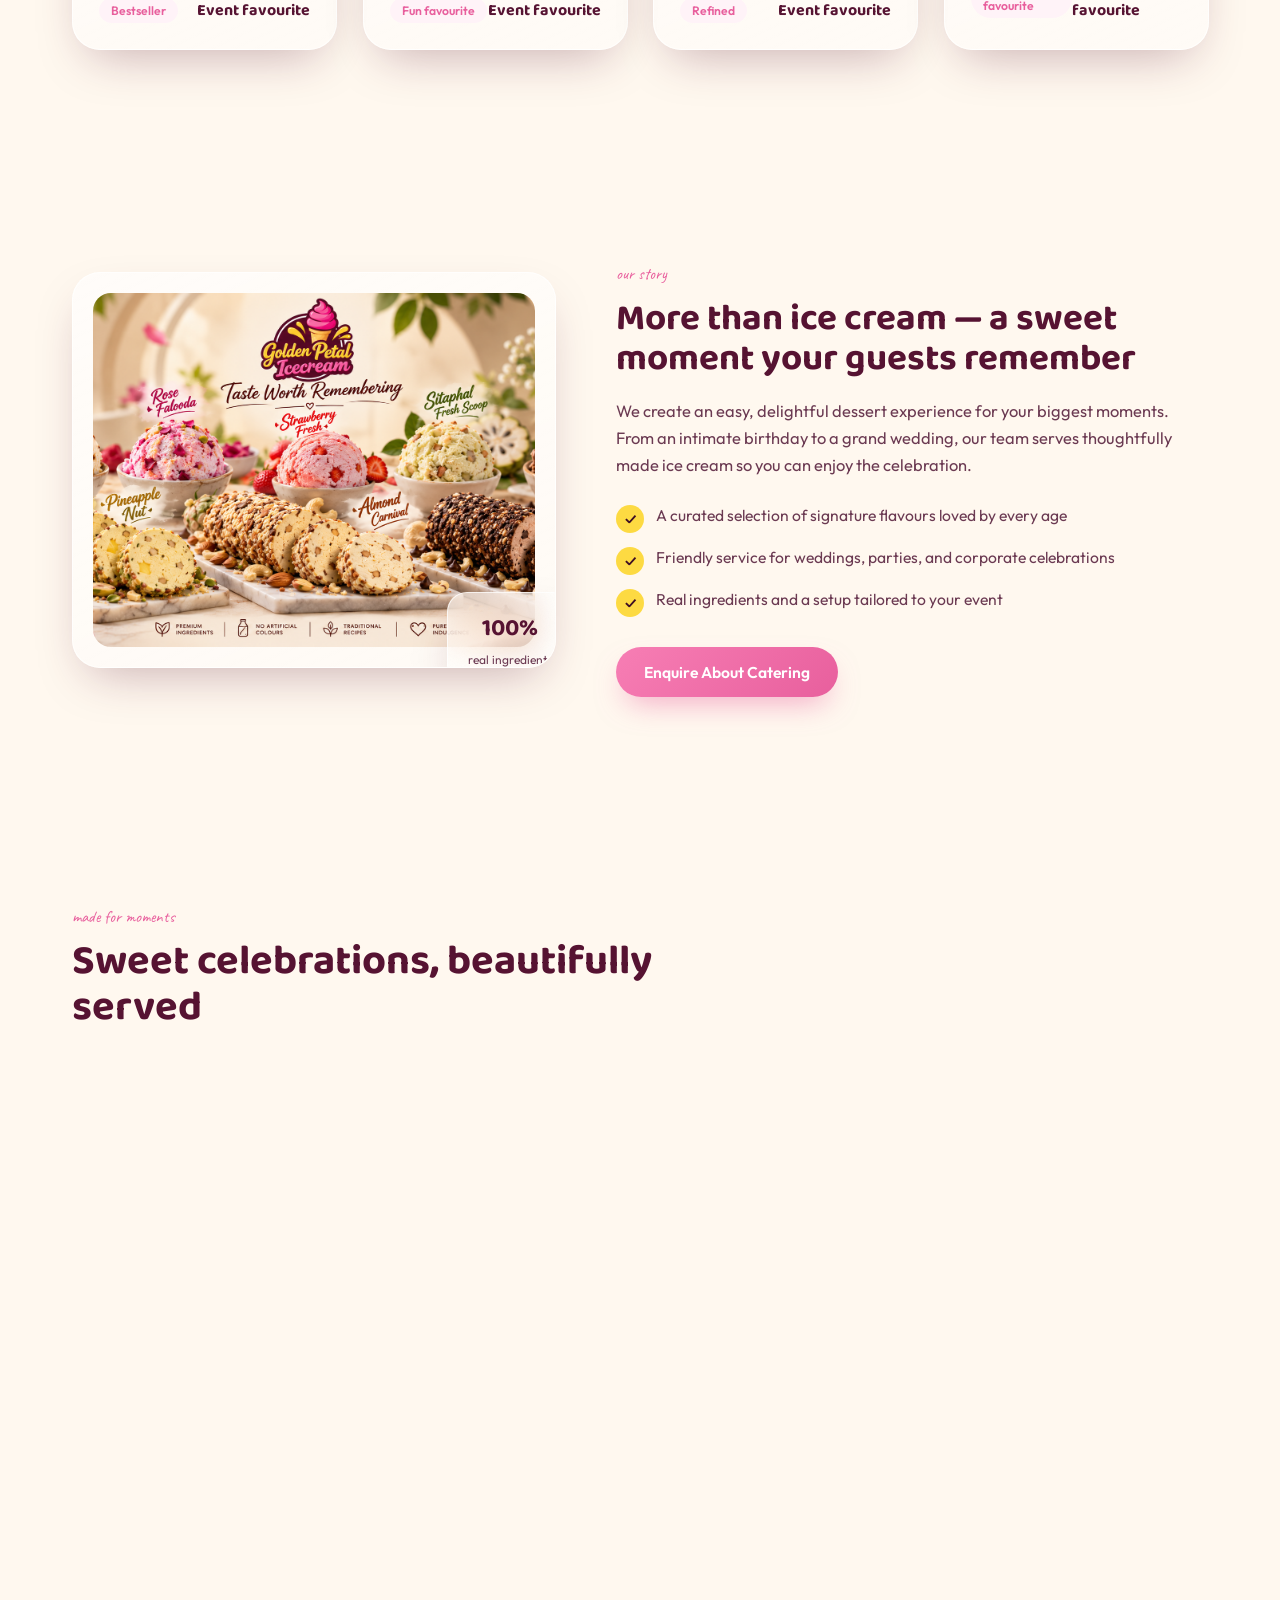
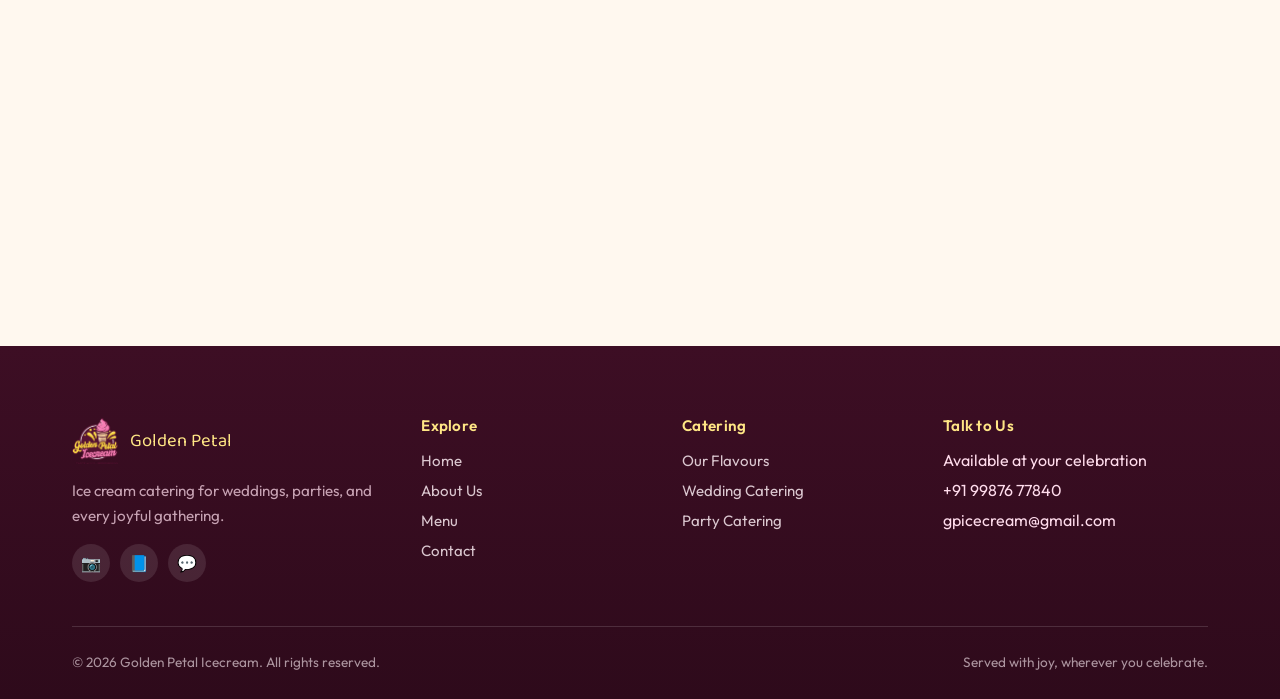
==== commit 97ba1f2c: "path" ====
--- a/index.html
+++ b/index.html
@@ -245,13 +245,13 @@
               class="glass-card gallery-item reveal"
               style="background: linear-gradient(150deg, #ffdcec, #fbaad0)"
             >
-              <img src="/assets/scoops/chocoChips.png" alt="" />
+              <img src="assets/scoops/chocoChips.png" alt="" />
             </div>
             <div
               class="glass-card gallery-item reveal"
               style="background: linear-gradient(150deg, #fff3c4, #ffe685)"
             >
-              <img src="/assets/scoops/roseFalooda.png" alt="" />
+              <img src="assets/scoops/roseFalooda.png" alt="" />
             </div>
             <div
               class="glass-card gallery-item reveal"
